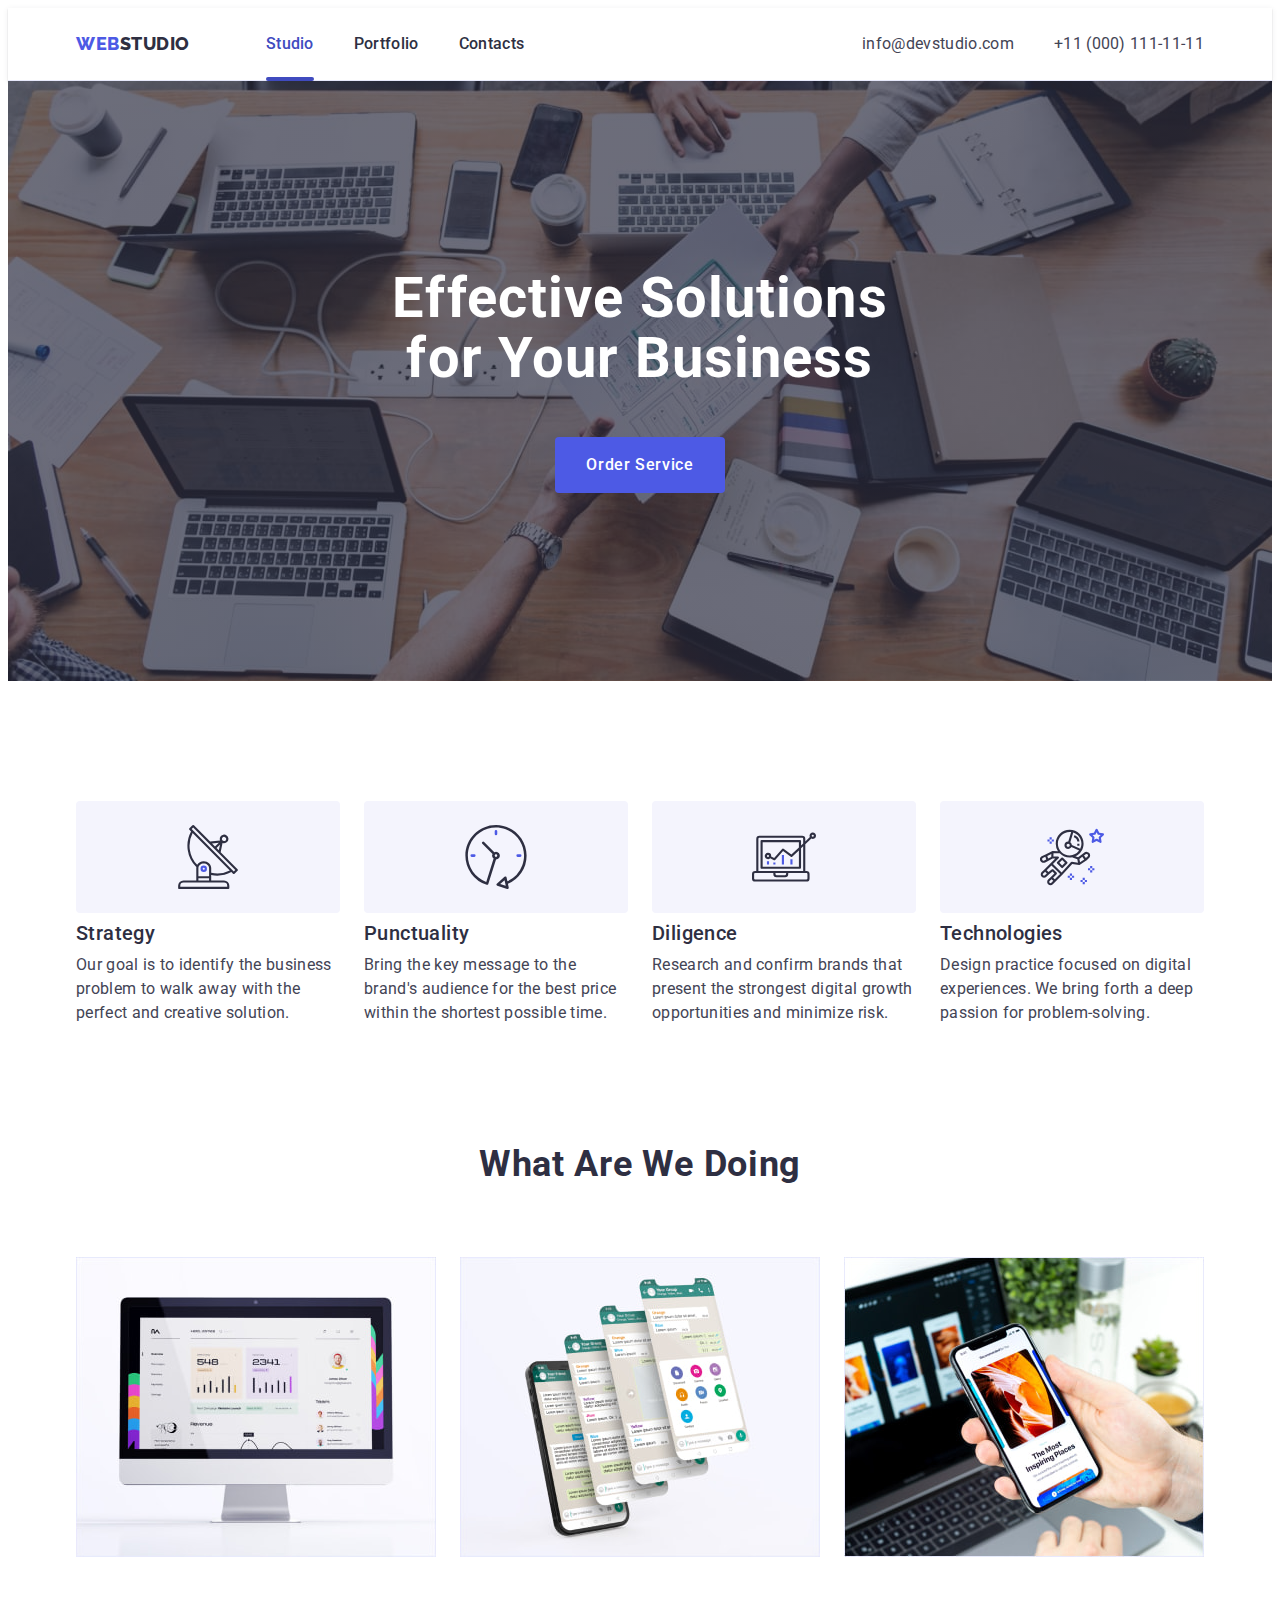
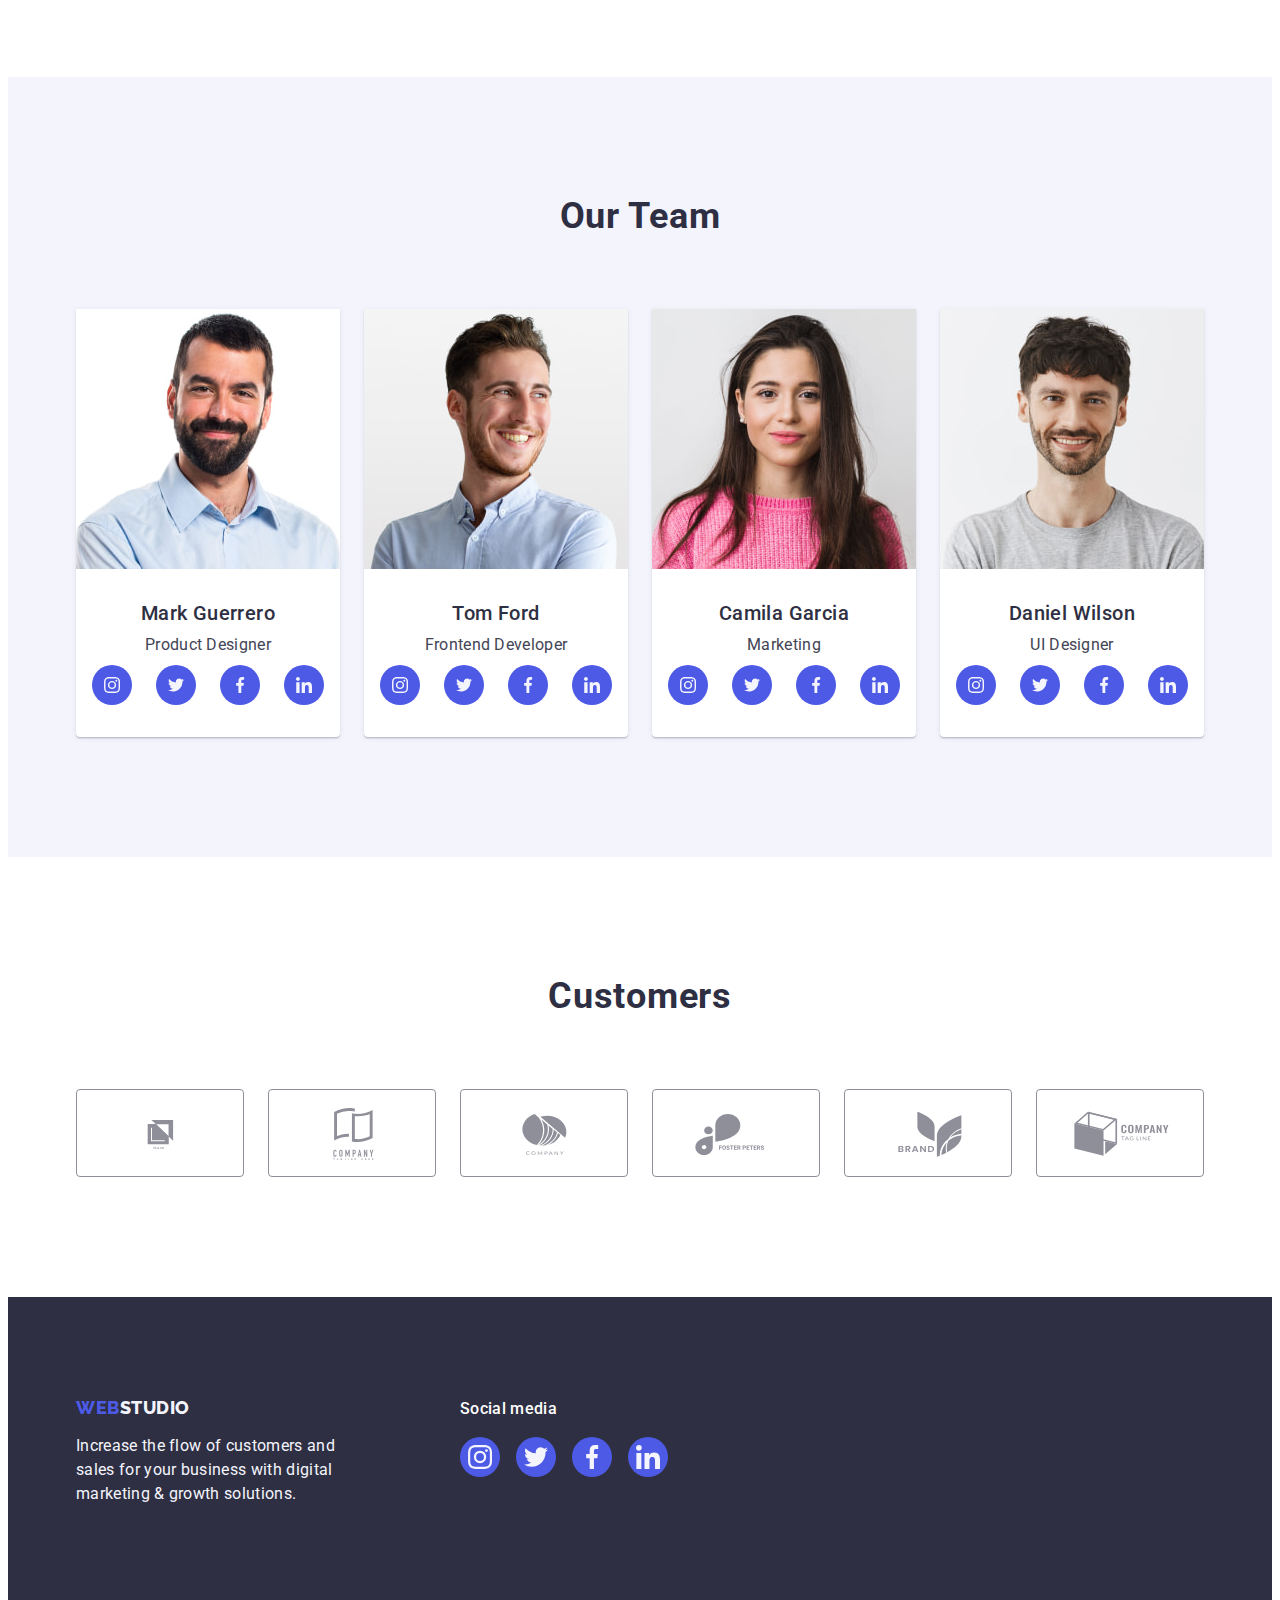
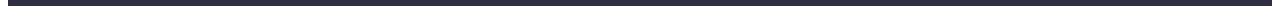
==== index.html @ 4f6845ba "hw5 2.2." ====
<!DOCTYPE html>
<html lang="en">
  <head>
    <meta charset="UTF-8" />
    <meta http-equiv="X-UA-Compatible" content="IE=edge" />
    <meta name="viewport" content="width=device-width, initial-scale=1.0" />
    <meta name="description" content="Effective Solutions for Your Business" />
    <title>Vebstudio</title>
    <link rel="preconnect" href="https://fonts.googleapis.com" />
    <link rel="preconnect" href="https://fonts.gstatic.com" crossorigin />
    <link
      href="https://fonts.googleapis.com/css2?family=Raleway:wght@800&family=Roboto:wght@400;500;700;900&display=swap"
      rel="stylesheet"
    />
    <link
      rel="stylesheet"
      href="https://cdnjs.cloudflare.com/ajax/libs/modern-normalize/1.1.0/modern-normalize.min.css"
      integrity="sha512-wpPYUAdjBVSE4KJnH1VR1HeZfpl1ub8YT/NKx4PuQ5NmX2tKuGu6U/JRp5y+Y8XG2tV+wKQpNHVUX03MfMFn9Q=="
      crossorigin="anonymous"
      referrerpolicy="no-referrer"
    />
    <link rel="stylesheet" href="https://cdnjs.cloudflare.com/ajax/libs/animate.css/4.1.1/animate.min.css" />
    <link href="https://unpkg.com/aos@2.3.1/dist/aos.css" rel="stylesheet" />
    <link rel="stylesheet" href="./css/styles.css" />
  </head>

  <body class="page-content">
    <!-- header section -->
    <header class="header">
      <div class="container flex-container">
        <!-- Menu nav -->
        <nav class="header-nav">
          <a class="logo link" href="./index.html">Web<span class="logo-web">Studio</span></a>
          <ul class="header-nav-list list">
            <li class="header-nav-item">
              <a class="header-nav-link link current-line" href="./index.html">Studio</a>
            </li>
            <li class="header-nav-item">
              <a class="header-nav-link link" href="./portfolio.html">Portfolio</a>
            </li>
            <li class="header-nav-item">
              <a class="header-nav-link link" href="">Contacts</a>
            </li>
          </ul>
        </nav>
        <address class="header-contact">
          <ul class="header-contact-list list">
            <li class="header-contact-item">
              <a class="contact link" href="mailto:info@devstudio.com">info@devstudio.com</a>
            </li>
            <li class="header-contact-item">
              <a class="contact link" href="tel:+110001111111">+11 (000) 111-11-11</a>
            </li>
          </ul>
        </address>
      </div>
    </header>

    <!-- unique page content -->
    <main class="main">
      <!-- hero section -->
      <section class="main-hero section">
        <div class="container">
          <h1 class="main-title main-hero-title animate__animated animate__fadeIn">
            Effective Solutions for Your Business</h1
          >
          <button class="btn main-hero-btn" type="button" data-modal-open>Order Service</button>
        </div>
      </section>

      <!-- feature section -->
      <section class="main-feature section">
        <div class="container">
          <h2 class="visually-hidden">Our features</h2>
          <ul class="main-feature-list list flex-container card-set">
            <li class="main-feature-item card-set-item">
              <div class="main-feature-img flex-container">
                <svg class="main-feature-icon" width="64" height="64">
                  <use href="./images/icons.svg#icon-antenna-1"></use>
                </svg>
              </div>
              <h3 class="subtitle">Strategy</h3>
              <p class="subtitle-txt">
                Our goal is to identify the business problem to walk away with the perfect and creative solution.
              </p>
            </li>
            <li class="main-feature-item card-set-item">
              <div class="main-feature-img flex-container">
                <svg class="main-feature-icon" width="64" height="64">
                  <use href="./images/icons.svg#icon-clock-1"></use>
                </svg>
              </div>
              <h3 class="subtitle">Punctuality</h3>
              <p class="subtitle-txt">
                Bring the key message to the brand's audience for the best price within the shortest possible time.
              </p>
            </li>
            <li class="main-feature-item card-set-item">
              <div class="main-feature-img flex-container">
                <svg class="main-feature-icon" width="64" height="64">
                  <use href="./images/icons.svg#icon-diagram-1"></use>
                </svg>
              </div>
              <h3 class="subtitle">Diligence</h3>
              <p class="subtitle-txt">
                Research and confirm brands that present the strongest digital growth opportunities and minimize risk.
              </p>
            </li>
            <li class="main-feature-item card-set-item">
              <div class="main-feature-img flex-container">
                <svg class="main-feature-icon" width="64" height="64">
                  <use href="./images/icons.svg#icon-astronaut-1"></use>
                </svg>
              </div>
              <h3 class="subtitle">Technologies</h3>
              <p class="subtitle-txt">
                Design practice focused on digital experiences. We bring forth a deep passion for problem-solving.
              </p>
            </li>
          </ul>
        </div>
      </section>

      <!-- service section -->
      <section class="main-service section">
        <div class="container">
          <h2 class="section-title main-service-title">What are we doing</h2>
          <ul class="main-service-list list flex-container card-set">
            <li class="main-service-item card-set-item">
              <img
                class="main-service-img img"
                src="./images/section-2/img-1.jpg"
                alt="Monitor"
                width="360"
                height="300"
              />
            </li>
            <li class="main-service-item card-set-item">
              <img
                class="main-service-img img"
                src="./images/section-2/img-2.jpg"
                alt="Mobile app"
                width="360"
                height="300"
              />
            </li>
            <li class="main-service-item card-set-item">
              <img
                class="main-service-img img"
                src="./images/section-2/img-3.jpg"
                alt="Phone in a hand"
                width="360"
                height="300"
              />
            </li>
          </ul>
        </div>
      </section>

      <!-- team section -->
      <section class="main-team section">
        <div class="container">
          <h2 class="section-title main-team-title"> Our Team</h2>
          <ul class="main-team-list list flex-container">
            <li class="main-team-item card-set-item">
              <img
                class="main-team-img img"
                src="./images/team/img-1.jpg"
                alt="Product Designer"
                width="264"
                height="260"
              />
              <div class="team-card-txt">
                <h3 class="subtitle main-team-name">Mark Guerrero</h3>
                <p class="subtitle-txt main-team-text">Product Designer</p>
                <ul class="team-soc-list list">
                  <li class="team-soc-item">
                    <a href="" class="team-soc-link link" target="_blank" rel="noopener noreferrer nofollow">
                      <svg class="team-soc-icon" width="16" height="16">
                        <use href="./images/icons.svg#icon-instagram"></use>
                      </svg>
                    </a>
                  </li>
                  <li class="team-soc-item">
                    <a href="" class="team-soc-link link" target="_blank" rel="noopener noreferrer nofollow">
                      <svg class="team-soc-icon" width="16" height="16">
                        <use href="./images/icons.svg#icon-twitter"></use>
                      </svg>
                    </a>
                  </li>
                  <li class="team-soc-item">
                    <a href="" class="team-soc-link link" target="_blank" rel="noopener noreferrer nofollow">
                      <svg class="team-soc-icon" width="16" height="16">
                        <use href="./images/icons.svg#icon-facebook"></use>
                      </svg>
                    </a>
                  </li>
                  <li class="team-soc-item">
                    <a href="" class="team-soc-link link" target="_blank" rel="noopener noreferrer nofollow">
                      <svg class="team-soc-icon" width="16" height="16">
                        <use href="./images/icons.svg#icon-linkedin"></use>
                      </svg>
                    </a>
                  </li>
                </ul>
              </div>
            </li>
            <li class="main-team-item card-set-item">
              <img
                class="main-team-img img"
                src="./images/team/img-2.jpg"
                alt="Frontend Developer"
                width="264"
                height="260"
              />
              <div class="team-card-txt">
                <h3 class="subtitle main-team-name">Tom Ford</h3>
                <p class="subtitle-txt main-team-text">Frontend Developer</p>
                <ul class="team-soc-list list">
                  <li class="team-soc-item">
                    <a href="" class="team-soc-link link" target="_blank" rel="noopener noreferrer nofollow">
                      <svg class="team-soc-icon" width="16" height="16">
                        <use href="./images/icons.svg#icon-instagram"></use>
                      </svg>
                    </a>
                  </li>
                  <li class="team-soc-item">
                    <a href="" class="team-soc-link link" target="_blank" rel="noopener noreferrer nofollow"
                      ><svg class="team-soc-icon" width="16" height="16">
                        <use href="./images/icons.svg#icon-twitter"></use>
                      </svg>
                    </a>
                  </li>
                  <li class="team-soc-item">
                    <a href="" class="team-soc-link link" target="_blank" rel="noopener noreferrer nofollow">
                      <svg class="team-soc-icon" width="16" height="16">
                        <use href="./images/icons.svg#icon-facebook"></use>
                      </svg>
                    </a>
                  </li>
                  <li class="team-soc-item">
                    <a href="" class="team-soc-link link" target="_blank" rel="noopener noreferrer nofollow">
                      <svg class="team-soc-icon" width="16" height="16">
                        <use href="./images/icons.svg#icon-linkedin"></use>
                      </svg>
                    </a>
                  </li>
                </ul>
              </div>
            </li>
            <li class="main-team-item card-set-item">
              <img class="main-team-img img" src="./images/team/img-3.jpg" alt="Marketer" width="264" height="260" />
              <div class="team-card-txt">
                <h3 class="subtitle main-team-name">Camila Garcia</h3>
                <p class="subtitle-txt main-team-text">Marketing</p>
                <ul class="team-soc-list list">
                  <li class="team-soc-item">
                    <a href="" class="team-soc-link link" target="_blank" rel="noopener noreferrer nofollow">
                      <svg class="team-soc-icon" width="16" height="16">
                        <use href="./images/icons.svg#icon-instagram"></use>
                      </svg>
                    </a>
                  </li>
                  <li class="team-soc-item">
                    <a href="" class="team-soc-link link" target="_blank" rel="noopener noreferrer nofollow"
                      ><svg class="team-soc-icon" width="16" height="16">
                        <use href="./images/icons.svg#icon-twitter"></use>
                      </svg>
                    </a>
                  </li>
                  <li class="team-soc-item">
                    <a href="" class="team-soc-link link" target="_blank" rel="noopener noreferrer nofollow">
                      <svg class="team-soc-icon" width="16" height="16">
                        <use href="./images/icons.svg#icon-facebook"></use>
                      </svg>
                    </a>
                  </li>
                  <li class="team-soc-item">
                    <a href="" class="team-soc-link link" target="_blank" rel="noopener noreferrer nofollow"
                      ><svg class="team-soc-icon" width="16" height="16">
                        <use href="./images/icons.svg#icon-linkedin"></use>
                      </svg>
                    </a>
                  </li>
                </ul>
              </div>
            </li>
            <li class="main-team-item card-set-item">
              <img class="main-team-img img" src="./images/team/img-4.jpg" alt="UI Designer" width="264" height="260" />
              <div class="team-card-txt">
                <h3 class="subtitle main-team-name">Daniel Wilson</h3>
                <p class="subtitle-txt main-team-text">UI Designer</p>
                <ul class="team-soc-list list">
                  <li class="team-soc-item">
                    <a href="" class="team-soc-link link" target="_blank" rel="noopener noreferrer nofollow">
                      <svg class="team-soc-icon" width="16" height="16">
                        <use href="./images/icons.svg#icon-instagram"></use>
                      </svg>
                    </a>
                  </li>
                  <li class="team-soc-item">
                    <a href="" class="team-soc-link link" target="_blank" rel="noopener noreferrer nofollow">
                      <svg class="team-soc-icon" width="16" height="16">
                        <use href="./images/icons.svg#icon-twitter"></use>
                      </svg>
                    </a>
                  </li>
                  <li class="team-soc-item">
                    <a href="" class="team-soc-link link" target="_blank" rel="noopener noreferrer nofollow">
                      <svg class="team-soc-icon" width="16" height="16">
                        <use href="./images/icons.svg#icon-facebook"></use>
                      </svg>
                    </a>
                  </li>
                  <li class="team-soc-item">
                    <a href="" class="team-soc-link link" target="_blank" rel="noopener noreferrer nofollow">
                      <svg class="team-soc-icon" width="16" height="16">
                        <use href="./images/icons.svg#icon-linkedin"></use>
                      </svg>
                    </a>
                  </li>
                </ul>
              </div>
            </li>
          </ul>
        </div>
      </section>

      <!-- customer section -->
      <section class="main-cust section">
        <div class="container">
          <h2 class="main-cust-title section-title">Customers</h2>
          <ul class="main-cust-list list flex-container">
            <li class="main-cust-item">
              <a href="" class="main-cust-link" target="_blank" rel="noopener noreferrer nofollow">
                <svg class="main-cust-icon" width="104" height="56">
                  <use href="./images/icons.svg#icon-Client-1"></use>
                </svg>
              </a>
            </li>
            <li class="main-cust-item">
              <a href="" class="main-cust-link" target="_blank" rel="noopener noreferrer nofollow">
                <svg class="main-cust-icon" width="104" height="56">
                  <use href="./images/icons.svg#icon-Client-2"></use>
                </svg>
              </a>
            </li>
            <li class="main-cust-item">
              <a href="" class="main-cust-link" target="_blank" rel="noopener noreferrer nofollow">
                <svg class="main-cust-icon" width="104" height="56">
                  <use href="./images/icons.svg#icon-Client-3"></use>
                </svg>
              </a>
            </li>
            <li class="main-cust-item">
              <a href="" class="main-cust-link" target="_blank" rel="noopener noreferrer nofollow">
                <svg class="main-cust-icon" width="104" height="56">
                  <use href="./images/icons.svg#icon-Client-4"></use>
                </svg>
              </a>
            </li>
            <li class="main-cust-item">
              <a href="" class="main-cust-link" target="_blank" rel="noopener noreferrer nofollow">
                <svg class="main-cust-icon" width="104" height="56">
                  <use href="./images/icons.svg#icon-Client-5"></use>
                </svg>
              </a>
            </li>
            <li class="main-cust-item">
              <a href="" class="main-cust-link" target="_blank" rel="noopener noreferrer nofollow">
                <svg class="main-cust-icon" width="104" height="56">
                  <use href="./images/icons.svg#icon-Client-6"></use>
                </svg>
              </a>
            </li>
          </ul>
        </div>
      </section>
    </main>

    <!-- footer section -->
    <footer class="footer">
      <div class="footer-container container flex-container">
        <div class="footer-txt">
          <a class="logo link footer-logo" href="./index.html">Web<span class="logo-web logo-light">Studio</span></a>
          <p class="footer-text subtitle-txt">
            Increase the flow of customers and sales for your business with digital marketing & growth solutions.
          </p>
        </div>
        <div class="footer-soc-media">
          <p class="footer-soc-txt">Social media</p>
          <ul class="footer-soc-list list flex-container">
            <li class="footer-soc-item">
              <a href="" class="footer-soc-link link" target="_blank" rel="noopener noreferrer nofollow">
                <svg class="footer-soc-icon" width="24" height="24">
                  <use href="./images/icons.svg#icon-instagram"></use>
                </svg>
              </a>
            </li>
            <li class="footer-soc-item">
              <a href="" class="footer-soc-link link" target="_blank" rel="noopener noreferrer nofollow">
                <svg class="footer-soc-icon" width="24" height="24">
                  <use href="./images/icons.svg#icon-twitter"></use>
                </svg>
              </a>
            </li>
            <li class="footer-soc-item">
              <a href="" class="footer-soc-link link" target="_blank" rel="noopener noreferrer nofollow">
                <svg class="footer-soc-icon" width="24" height="24">
                  <use href="./images/icons.svg#icon-facebook"></use>
                </svg>
              </a>
            </li>
            <li class="footer-soc-item">
              <a href="" class="footer-soc-link link" target="_blank" rel="noopener noreferrer nofollow">
                <svg class="footer-soc-icon" width="24" height="24">
                  <use href="./images/icons.svg#icon-linkedin"></use>
                </svg>
              </a>
            </li>
          </ul>
        </div>
      </div>
    </footer>
    <div class="backdrop is-hidden" data-modal>
      <div class="modal">
        <button type="button" class="modal-close-btn" data-modal-close>
          <svg class="close-btn-icon" width="8" height="8">
            <use href="./images/icons.svg#icon-close-black"></use>
          </svg>
        </button>
      </div>
    </div>
    <script src="./js/mod.js"></script>
    <script src="https://unpkg.com/aos@2.3.1/dist/aos.js"></script>
    <script>
      AOS.init();
    </script>
  </body>
</html>
---- css/styles.css ----
html {
  box-sizing: border-box;
}

*,
*::before,
*::after {
  box-sizing: inherit;
}

/**
  |============================
  | NORMALIZE VS RESET
  |============================
*/

img {
  display: block;
  max-width: 100%;
  height: auto;
}

h1,
h2,
h3,
h4,
h5,
h6,
p,
ul {
  margin: 0;
}

.list {
  list-style-type: none;
  padding: 0;
  margin: 0;
}

:root {
  /* Fonts */
  --primary-font: 'Roboto', sans-serif;
  --secondary-font: 'Raleway', sans-serif;
  /* Colors */
  --color-iris: #4d5ae5;
  --color-ocean: #404bbf;
  --color-navy-blue: #2e2f42;
  --color-green: #31d0aa;
  --color-slate: #434455;
  --color-light-slate: #8e8f99;
  --color-cornflower: #e7e9fc;
  --color-cloud: #f4f4fd;
  --color-navy-blue-modal: #2e2f42;
  --color-grey: #2e2f42;
  --color-white: #ffffff;
  --color-dairy: #fcfcfc;
  /* Text colors */
  --main-txt-cl: #434455;
  --sec-txt-cl: #2e2f42;
  --main-title-cl: #ffffff;

  /* Other */
  --indent: 24px;
  --items: 3;
  /* --transition: 250ms cubic-bezier(0.4, 0, 0.2, 1); */
  --transition-duration: 250ms;
  --transition-timing-function: cubic-bezier(0.4, 0, 0.2, 1);
}

body {
  background-color: var(--color-white);
  font-size: 16px;
  font-family: var(--primary-font);
  color: var(--main-txt-cl);
}

/**
  |============================
  | Base styles
  |============================
*/

.visually-hidden {
  position: absolute;
  width: 1px;
  height: 1px;
  margin: -1px;
  border: 0;
  padding: 0;
  white-space: nowrap;
  clip-path: inset(100%);
  clip: rect(0 0 0 0);
  overflow: hidden;
}

.section {
  padding: 120px 0;
}

.container {
  width: 1158px;
  margin: 0 auto;
  padding: 0 15px;
  /* outline: 2px solid red;
  outline-offset: -2px; */
}

.link {
  text-decoration: none;
}

.link:hover,
.link:focus {
  text-decoration: none;
}

.btn {
  font-family: inherit;
  cursor: pointer;
  background: var(--color-iris);
  font-size: 16px;
  font-weight: 500;
  line-height: 1.5;
  letter-spacing: 0.04em;
  text-decoration: none;
  text-transform: none;
  color: var(--color-white);
  border-radius: 4px;
  transition-property: background-color;
  transition-duration: var(--transition-duration);
  transition-timing-function: var(--transition-timing-function);
}

.btn:hover,
.btn:focus {
  background-color: var(--color-ocean);
  box-shadow: 0px 3px 1px rgba(0, 0, 0, 0.1), 0px 2px 1px rgba(0, 0, 0, 0.08), 0px 2px 2px rgba(0, 0, 0, 0.12);
  border-radius: 4px;
}

.main-title {
  font-family: var(--primary-font);
  font-size: 56px;
  font-weight: 700;
  line-height: 1.07;
  letter-spacing: 0.02em;
  text-align: center;
  color: var(--main-title-cl);
}

.section-title {
  font-size: 36px;
  font-weight: 700;
  line-height: 1.11;
  letter-spacing: 0.02em;
  text-transform: capitalize;
  text-align: center;
  color: var(--color-navy-blue);
  margin-bottom: 72px;
}

.subtitle {
  margin-bottom: 8px;
  font-size: 20px;
  font-weight: 500;
  line-height: 1.2;
  letter-spacing: 0.02em;
  color: var(--color-navy-blue);
}

.subtitle-txt {
  font-size: 16px;
  line-height: 1.5;
  letter-spacing: 0.02em;
  color: var(--color-slate);
}

.descr {
  font-size: 16px;
  font-weight: 500;
  line-height: 1.5;
  letter-spacing: 0.02em;
}

.small-text {
  font-size: 12px;
  line-height: 1.16;
  letter-spacing: 0.04em;
}

.logo {
  font-family: var(--secondary-font);
  font-weight: 800;
  font-size: 18px;
  line-height: 1.17;
  letter-spacing: 0.03em;
  text-transform: uppercase;
  margin-right: 76px;
  color: var(--color-iris);
  padding: 24px 0;
}

.logo-web {
  color: var(--color-navy-blue);
}

.logo-light {
  color: var(--color-cloud);
}

/**
  |============================
  | Card set
  |============================
*/

.card-set {
  display: flex;
  flex-wrap: wrap;
  gap: var(--indent);
}

.card-set-item {
  flex-basis: calc((100% - var(--indent) * (var(--items) - 1)) / var(--items));
}

/**
  |============================
  | Main page styles
  |============================
*/

/* Header styles */

.header {
  border-bottom: 1px solid #e7e9fc;
  box-shadow: 0px 2px 1px rgba(46, 47, 66, 0.08), 0px 1px 1px rgba(46, 47, 66, 0.16), 0px 1px 6px rgba(46, 47, 66, 0.08);
}

.flex-container {
  display: flex;
  align-items: center;
}

/* nav section */

.header-nav {
  display: flex;
  align-items: center;
  margin-right: auto;
}

.header-nav-list {
  display: flex;
  align-items: center;
  gap: 40px;
}

.header-nav-link {
  font-family: var(--primary-font);
  font-weight: 500;
  font-size: 16px;
  line-height: 1.5;
  letter-spacing: 0.02em;
  color: var(--color-navy-blue);
  display: block;
  padding: 24px 0;
  transition-property: color;
  transition-duration: var(--transition-duration);
  transition-timing-function: var(--transition-timing-function);
}

.header-nav-link:hover,
.header-nav-link:focus {
  color: var(--color-ocean);
}

.current-line {
  position: relative;
  color: var(--color-ocean);
}

.current-line::after {
  content: '';
  display: block;
  position: absolute;
  width: 100%;
  height: 4px;
  border-radius: 2px;
  bottom: -1px;
  background-color: var(--color-ocean);
  transition-property: color;
  transition-duration: 250ms;
  transition-timing-function: cubic-bezier(0.4, 0, 0.2, 1);
}

/* contact section */
.header-contact {
  font-style: normal;
}

.header-contact-list {
  display: flex;
  align-items: center;
  gap: 40px;
}

.contact {
  font-size: 16px;
  line-height: 1.5;
  letter-spacing: 0.02em;
  color: var(--color-slate);
  padding: 24px 0;
  display: block;
  transition-property: color;
  transition-duration: var(--transition-duration);
  transition-timing-function: var(--transition-timing-function);
}

.contact:hover,
.contact:focus {
  color: var(--color-ocean);
}

/**
  |============================
  | Main styles
  |============================
*/

/* Hero section */

.main-hero {
  background-color: var(--color-navy-blue);
  margin: 0 auto;
  max-width: 1440px;
  padding-top: 188px;
  padding-bottom: 188px;
  background-image: linear-gradient(rgba(46, 47, 66, 0.7), rgba(46, 47, 66, 0.7)), url(../images/hero-bg.jpg);
  background-repeat: no-repeat;
  background-position: center;
  background-size: cover;
}

.main-hero-title {
  max-width: 496px;
  margin: auto;
  margin-bottom: 48px;
}

.main-hero-btn {
  display: block;
  min-width: 169px;
  height: 56px;
  padding: 15px 31px;
  margin: 0 auto;
  border: none;
}

.btn-container {
  padding-bottom: 120px;
}

/* Feature section */

.main-feature-item {
  --items: 4;
}

.main-feature-img {
  height: 112px;
  background-color: var(--color-cloud);
  border-radius: 4px;
  margin-bottom: 8px;
  align-items: center;
  justify-content: center;
}

/* Service section */

.main-service {
  padding-top: 0;
}

/* team section */

.main-team {
  background-color: var(--color-cloud);
}

.main-team-list {
  flex-wrap: wrap;
  gap: 24px;
}

.main-team-item {
  background-color: var(--color-white);
  flex-basis: calc((100% - 24px * 3) / 4);
  box-shadow: 0px 1px 6px rgba(46, 47, 66, 0.08), 0px 1px 1px rgba(46, 47, 66, 0.16), 0px 2px 1px rgba(46, 47, 66, 0.08);
  border-radius: 0px 0px 4px 4px;
}

.main-team-name {
  text-align: center;
  margin-bottom: 8px;
}

.main-team-text {
  text-align: center;
  margin-bottom: 8px;
}

.team-soc-list {
  display: flex;
  justify-content: center;
  gap: 24px;
}

.team-soc-item {
  width: 40px;
  height: 40px;
}

.team-soc-link {
  width: 100%;
  height: 100%;
  display: flex;
  background-color: var(--color-iris);
  border-radius: 50%;
  align-items: center;
  justify-content: center;
  transition-property: background-color;
  transition-duration: var(--transition-duration);
  transition-timing-function: var(--transition-timing-function);
}

.team-soc-link:hover,
.team-soc-link:focus {
  background-color: var(--color-ocean);
}

.team-soc-icon {
  fill: var(--color-cloud);
}

.team-card-txt {
  padding: 32px 16px;
  text-align: center;
}

/* Customer section */

.main-cust-list {
  display: flex;
  align-items: center;
  justify-content: center;
  gap: 24px;
}

.main-cust-item {
  width: calc((100% - (24px * 5)) / 6);
  height: 88px;
}

.main-cust-link {
  width: 100%;
  height: 100%;
  display: flex;
  align-items: center;
  justify-content: center;
  color: #8e8f99;
  border: 1px solid #8e8f99;
  border-radius: 4px;
  transition-property: border-color, color;
  transition-duration: var(--transition-duration);
  transition-timing-function: var(--transition-timing-function);
}

.main-cust-link:hover,
.main-cust-link:focus {
  border-color: var(--color-ocean);
  color: var(--color-ocean);
}

.main-cust-icon {
  fill: currentColor;
}

/* Footer styles */
.footer {
  background-color: var(--color-navy-blue);
  padding: 100px 0;
}

.footer-text {
  color: var(--color-cloud);
  width: 264px;
}

.footer-container {
  display: flex;
  align-items: baseline;
}

.footer-txt {
  margin-right: 120px;
}

.footer-logo {
  display: inline-block;
  margin: 0 0 16px 0;
  padding: 0;
}

.footer-soc-txt {
  line-height: 1.5;
  font-weight: 500;
  letter-spacing: 0.02em;
  color: var(--color-white);
  margin-bottom: 16px;
}

.footer-soc-list {
  justify-content: center;
  gap: 16px;
}

.footer-soc-item {
  width: 40px;
  height: 40px;
}

.footer-soc-link {
  width: 100%;
  height: 100%;
  display: flex;
  background-color: var(--color-iris);
  border-radius: 50%;
  align-items: center;
  justify-content: center;
  transition-property: background-color;
  transition-duration: var(--transition-duration);
  transition-timing-function: var(--transition-timing-function);
}

.footer-soc-link:hover,
.footer-soc-link:focus {
  background-color: var(--color-green);
}

.footer-soc-icon {
  fill: var(--color-cloud);
}

/**
  |============================
  | Portfolio styles
  |============================
*/

/* Portfolio main content styles */

.pfl-section {
  padding: 96px 0 120px;
}

.pfl-filters-list {
  margin-bottom: 72px;
  gap: 24px;
  justify-content: center;
}

.filter-btn {
  background-color: var(--color-cloud);
  border: 1px solid var(--color-cornflower);
  padding: 12px 24px;
  border-radius: 4px;
  color: var(--color-iris);
  transition: color 250ms cubic-bezier(0.4, 0, 0.2, 1), background-color 250ms cubic-bezier(0.4, 0, 0.2, 1),
    border-color 250ms cubic-bezier(0.4, 0, 0.2, 1), box-shadow 250ms cubic-bezier(0.4, 0, 0.2, 1);
}

.filter-btn:hover,
.filter-btn:focus {
  color: var(--color-white);
  border: 1px solid transparent;
}

.pfl-row-list {
  gap: 24px;
  row-gap: 48px;
}

.pfl-row-link {
  display: block;
  transition-property: box-shadow;
  transition-duration: var(--transition-duration);
  transition-timing-function: var(--transition-timing-function);
}

.pfl-row-link:hover,
.pfl-row-link:focus {
  box-shadow: 0px 1px 6px rgba(46, 47, 66, 0.08), 0px 1px 1px rgba(46, 47, 66, 0.16), 0px 2px 1px rgba(46, 47, 66, 0.08);
}

.pfl-row-box {
  position: relative;
  overflow: hidden;
}

.pfl-row-overlay {
  position: absolute;
  top: 0;
  left: 0;
  width: 100%;
  height: 100%;
  transform: translateY(100%);
  background-color: #4d5ae5;
  color: var(--color-cloud);
  line-height: 1.5;
  letter-spacing: 0.02em;
  mix-blend-mode: normal;
  padding: 40px 32px;
  transition-property: transform;
  transition-duration: var(--transition-duration);
  transition-timing-function: var(--transition-timing-function);
}

.pfl-row-box:hover .pfl-row-overlay {
  transform: translateY(0%);
}

.pfl-row-box:focus .pfl-row-overlay {
  transform: translateY(0%);
}

.row-text-container {
  padding: 32px 16px;
  border: 1px solid #e7e9fc;
  border-top: none;
}

.backdrop {
  position: fixed;
  width: 100%;
  height: 100%;
  background-color: rgba(46, 47, 66, 0.4);
  top: 0;
  transition: opacity 250ms cubic-bezier(0.4, 0, 0.2, 1), visibility 250ms cubic-bezier(0.4, 0, 0.2, 1);
}

.modal {
  position: absolute;
  top: 50%;
  left: 50%;
  transform: translate(-50%, -50%) scale(1);
  transition: transform 250ms cubic-bezier(0.4, 0, 0.2, 1);
  width: 408px;
  min-height: 584px;
  background-color: var(--color-dairy);
  box-shadow: 0px 1px 1px rgba(0, 0, 0, 0.14), 0px 1px 3px rgba(0, 0, 0, 0.12), 0px 2px 1px rgba(0, 0, 0, 0.2);
  border-radius: 4px;
  padding: 24px;
}

.backdrop.is-hidden .modal {
  transform: translate(-50%, -50%) scale(0);
}

.modal-close-btn {
  position: absolute;
  padding: 0;
  width: 24px;
  height: 24px;
  top: 24px;
  right: 24px;
  background-color: var(--color-cornflower);
  border: 1px solid rgba(0, 0, 0, 0.1);
  border-radius: 50%;
  display: flex;
  margin-left: auto;
  align-items: center;
  justify-content: center;
  transition: background-color 250ms cubic-bezier(0.4, 0, 0.2, 1), border 250ms cubic-bezier(0.4, 0, 0.2, 1);
}

.modal-close-btn:hover,
.modal-close-btn:focus {
  background-color: var(--color-ocean);
  box-shadow: none;
  border: none;
}

.close-btn-icon {
  fill: var(--color-navy-blue);
  transition-property: fill;
  transition-duration: var(--transition-duration);
  transition-timing-function: var(--transition-timing-function);
}

.close-btn-icon:hover,
.close-btn-icon:focus {
  fill: var(--color-white);
}

.is-hidden {
  visibility: hidden;
  opacity: 0;
  pointer-events: none;
}
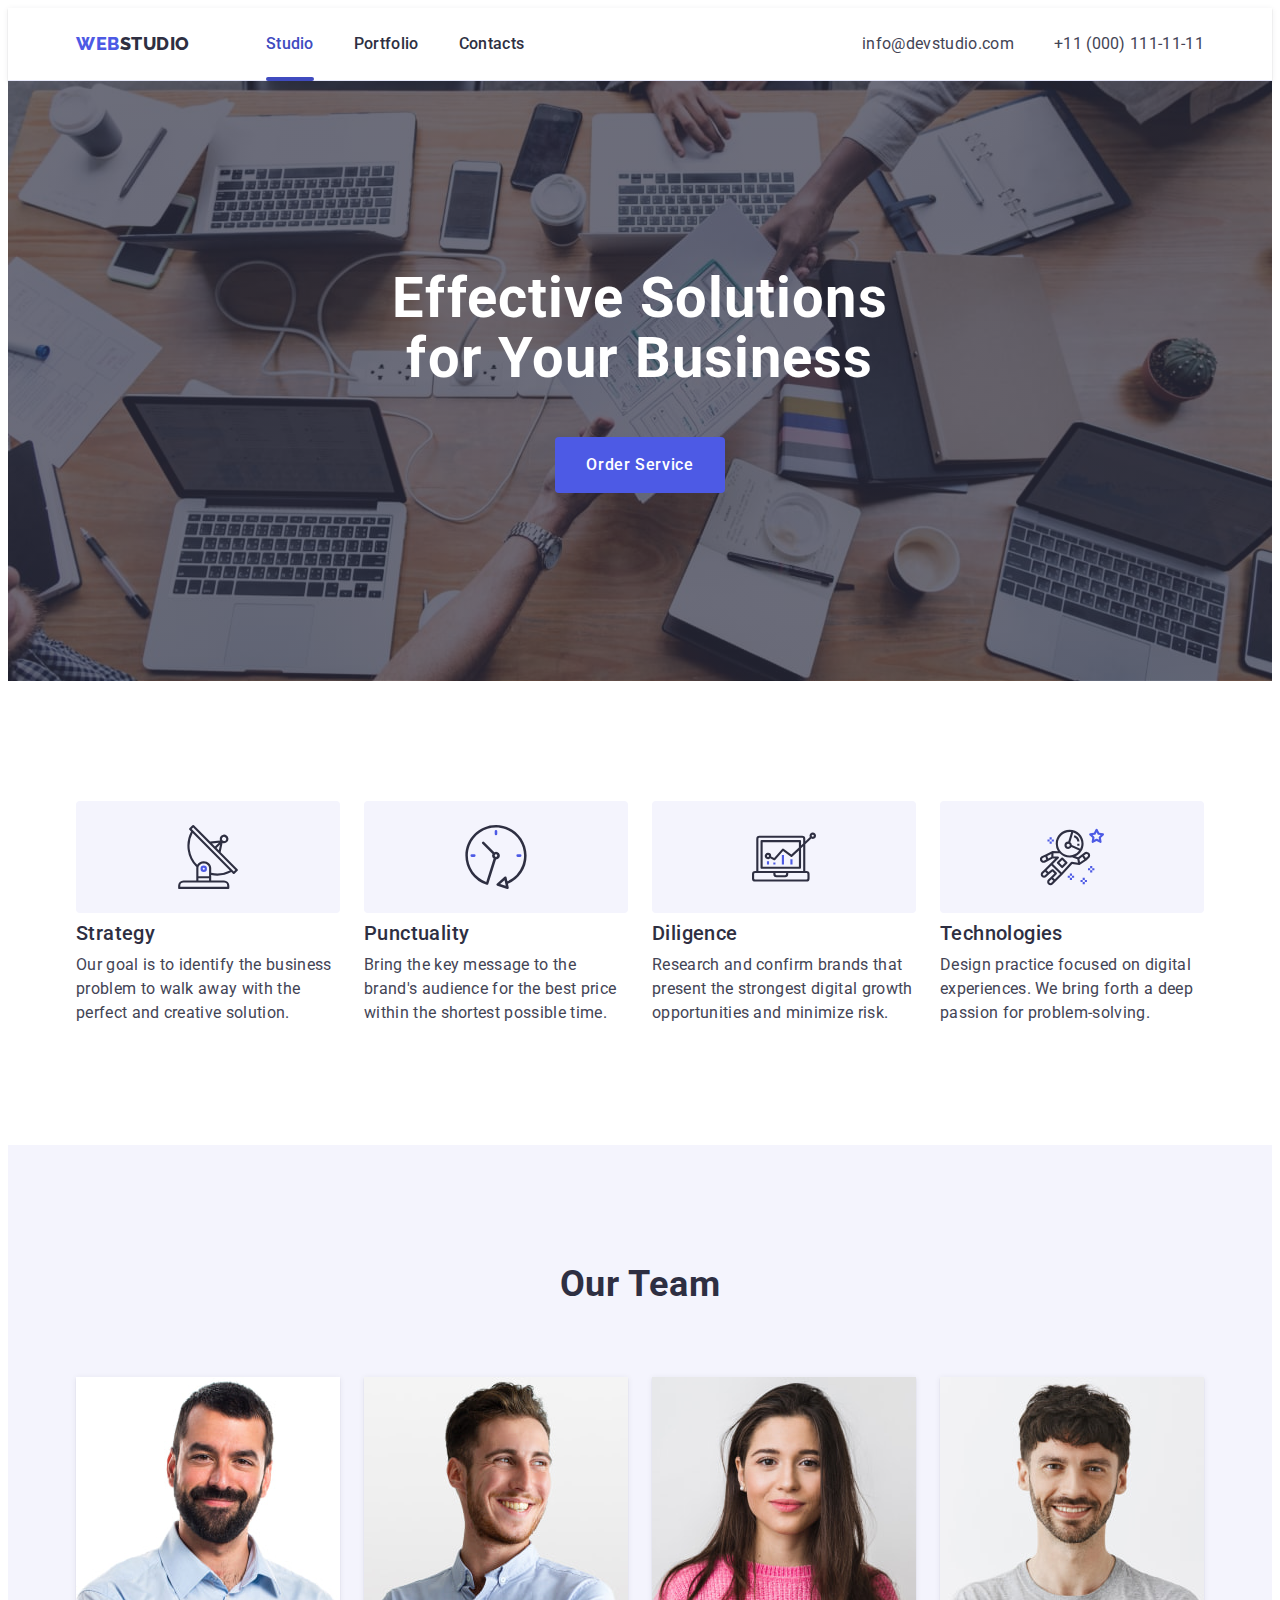
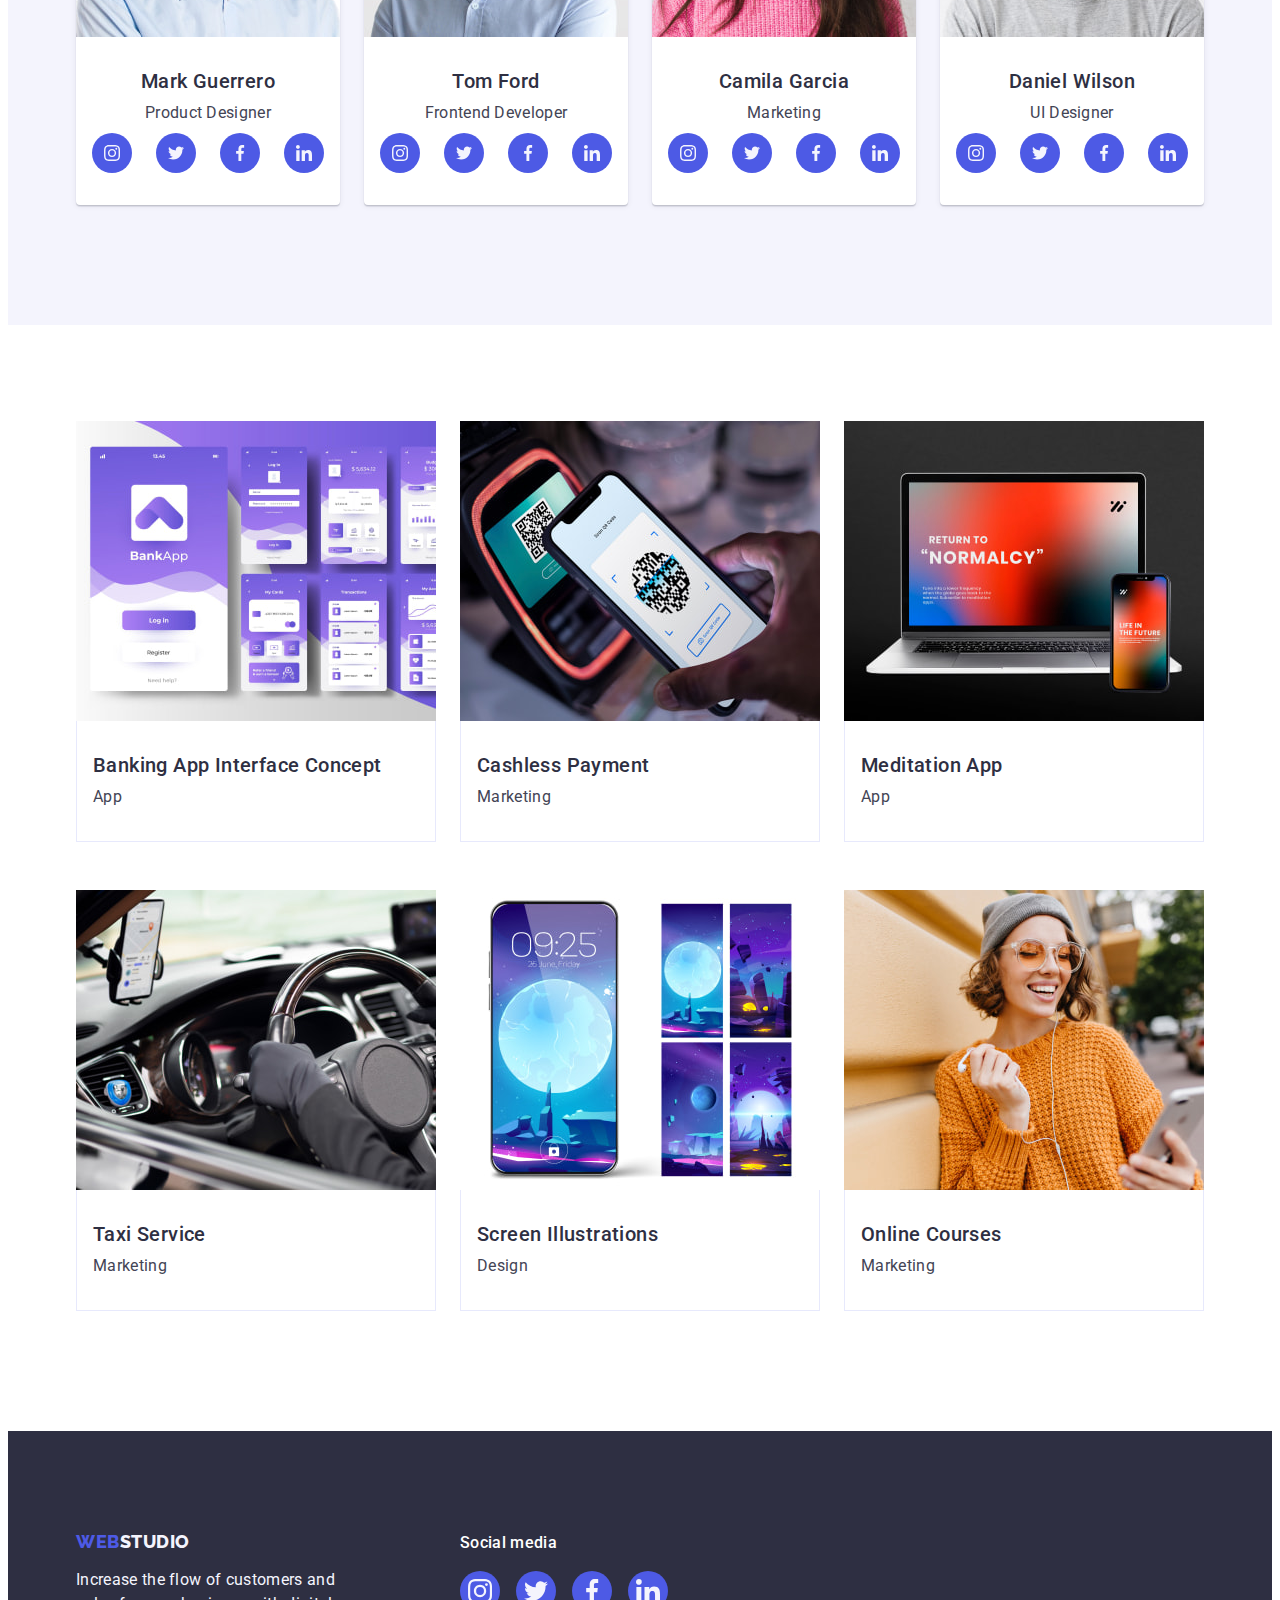
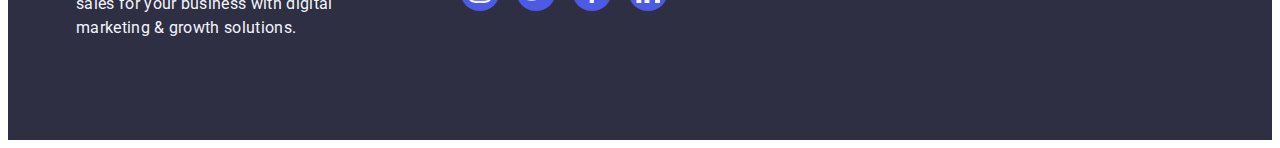
==== commit c70f2ff9: "update index.html" ====
--- a/index.html
+++ b/index.html
@@ -36,10 +36,10 @@
               <a class="header-nav-link link current-line" href="./index.html">Studio</a>
             </li>
             <li class="header-nav-item">
-              <a class="header-nav-link link" href="./portfolio.html">Portfolio</a>
+              <a class="header-nav-link link" href="./index.html">Portfolio</a>
             </li>
             <li class="header-nav-item">
-              <a class="header-nav-link link" href="">Contacts</a>
+              <a class="header-nav-link link" href="./index.html">Contacts</a>
             </li>
           </ul>
         </nav>
@@ -122,7 +122,7 @@
       </section>
 
       <!-- service section -->
-      <section class="main-service section">
+      <!-- <section class="main-service section">
         <div class="container">
           <h2 class="section-title main-service-title">What are we doing</h2>
           <ul class="main-service-list list flex-container card-set">
@@ -155,7 +155,7 @@
             </li>
           </ul>
         </div>
-      </section>
+      </section> -->
 
       <!-- team section -->
       <section class="main-team section">
@@ -326,7 +326,225 @@
         </div>
       </section>
 
-      <!-- customer section -->
+      <section class="pfl-section">
+        <div class="container">
+          <h1 class="visually-hidden">Portfolio</h1>
+
+          <!-- Filters section -->
+          <!-- <ul class="pfl-filters-list list flex-container">
+            <li class="pfl-filters-item">
+              <button class="filter-btn btn" type="button">All</button>
+            </li>
+            <li class="pfl-filters-item">
+              <button class="filter-btn btn" type="button">Web Site</button>
+            </li>
+            <li class="pfl-filters-item">
+              <button class="filter-btn btn" type="button">App</button>
+            </li>
+            <li class="pfl-filters-item">
+              <button class="filter-btn btn" type="button">Design</button>
+            </li>
+            <li class="pfl-filters-item">
+              <button class="filter-btn btn" type="button">Marketing</button>
+            </li>
+          </ul> -->
+
+          <!-- Row section -->
+          <ul class="pfl-row-list list flex-container card-set">
+            <li class="pfl-row-item card-set-item">
+              <a class="pfl-row-link link" href="./index.html">
+                <div class="pfl-row-box">
+                  <img
+                    class="pfl-row-img"
+                    src="./images/portfolio/row-1/img-1.jpg"
+                    alt="Bank App"
+                    width="360"
+                    height="300"
+                  />
+                  <p class="pfl-row-overlay">
+                    14 Stylish and User-Friendly App Design Concepts · Task Manager App · Calorie Tracker App · Exotic
+                    Fruit Ecommerce App · Cloud Storage App
+                  </p>
+                </div>
+                <div class="row-text-container">
+                  <h2 class="subtitle">Banking App Interface Concept</h2>
+                  <p class="subtitle-txt">App</p>
+                </div>
+              </a>
+            </li>
+            <li class="pfl-row-item card-set-item">
+              <a class="pfl-row-link link" href="./index.html">
+                <div class="pfl-row-box">
+                  <img
+                    class="pfl-row-img"
+                    src="./images/portfolio/row-1/img-2.jpg"
+                    alt="Cashless Payment"
+                    width="360"
+                    height="300"
+                  />
+                  <p class="pfl-row-overlay">
+                    14 Stylish and User-Friendly App Design Concepts · Task Manager App · Calorie Tracker App · Exotic
+                    Fruit Ecommerce App · Cloud Storage App
+                  </p>
+                </div>
+                <div class="row-text-container">
+                  <h2 class="subtitle">Cashless Payment</h2>
+                  <p class="subtitle-txt">Marketing</p>
+                </div>
+              </a>
+            </li>
+            <li class="pfl-row-item card-set-item">
+              <a class="pfl-row-link link" href="./index.html">
+                <div class="pfl-row-box">
+                  <img
+                    class="pfl-row-img"
+                    src="./images/portfolio/row-1/img-3.jpg"
+                    alt="Computer App"
+                    width="360"
+                    height="300"
+                  />
+                  <p class="pfl-row-overlay">
+                    14 Stylish and User-Friendly App Design Concepts · Task Manager App · Calorie Tracker App · Exotic
+                    Fruit Ecommerce App · Cloud Storage App
+                  </p>
+                </div>
+                <div class="row-text-container">
+                  <h2 class="subtitle">Meditation App</h2>
+                  <p class="subtitle-txt">App</p>
+                </div>
+              </a>
+            </li>
+            <li class="pfl-row-item card-set-item">
+              <a class="pfl-row-link link" href="./index.html">
+                <div class="pfl-row-box">
+                  <img
+                    class="pfl-row-img"
+                    src="./images/portfolio/row-2/img-1.jpg"
+                    alt="Driver"
+                    width="360"
+                    height="300"
+                  />
+                  <p class="pfl-row-overlay">
+                    14 Stylish and User-Friendly App Design Concepts · Task Manager App · Calorie Tracker App · Exotic
+                    Fruit Ecommerce App · Cloud Storage App
+                  </p>
+                </div>
+                <div class="row-text-container">
+                  <h2 class="subtitle">Taxi Service</h2>
+                  <p class="subtitle-txt">Marketing</p>
+                </div>
+              </a>
+            </li>
+            <li class="pfl-row-item card-set-item">
+              <a class="pfl-row-link link" href="./index.html">
+                <div class="pfl-row-box">
+                  <img
+                    class="pfl-row-img"
+                    src="./images/portfolio/row-2/img-2.jpg"
+                    alt="Screen design"
+                    width="360"
+                    height="300"
+                  />
+                  <p class="pfl-row-overlay">
+                    14 Stylish and User-Friendly App Design Concepts · Task Manager App · Calorie Tracker App · Exotic
+                    Fruit Ecommerce App · Cloud Storage App
+                  </p>
+                </div>
+                <div class="row-text-container">
+                  <h2 class="subtitle">Screen Illustrations</h2>
+                  <p class="subtitle-txt">Design</p>
+                </div>
+              </a>
+            </li>
+            <li class="pfl-row-item card-set-item">
+              <a class="pfl-row-link link" href="./index.html">
+                <div class="pfl-row-box">
+                  <img
+                    class="pfl-row-img"
+                    src="./images/portfolio/row-2/img-3.jpg"
+                    alt="Smiling Woman"
+                    width="360"
+                    height="300"
+                  />
+                  <p class="pfl-row-overlay">
+                    14 Stylish and User-Friendly App Design Concepts · Task Manager App · Calorie Tracker App · Exotic
+                    Fruit Ecommerce App · Cloud Storage App
+                  </p>
+                </div>
+                <div class="row-text-container">
+                  <h2 class="subtitle">Online Courses</h2>
+                  <p class="subtitle-txt">Marketing</p>
+                </div>
+              </a>
+            </li>
+            <!-- <li class="pfl-row-item card-set-item">
+              <a class="pfl-row-link link" href="./index.html">
+                <div class="pfl-row-box">
+                  <img
+                    class="pfl-row-img"
+                    src="./images/portfolio/row-3/img-1.jpg"
+                    alt="Instagram Concept"
+                    width="360"
+                    height="300"
+                  />
+                  <p class="pfl-row-overlay">
+                    14 Stylish and User-Friendly App Design Concepts · Task Manager App · Calorie Tracker App · Exotic
+                    Fruit Ecommerce App · Cloud Storage App
+                  </p>
+                </div>
+                <div class="row-text-container">
+                  <h2 class="subtitle">Instagram Stories Concept</h2>
+                  <p class="subtitle-txt">Design</p>
+                </div>
+              </a>
+            </li>
+            <li class="pfl-row-item card-set-item">
+              <a class="pfl-row-link link" href="./index.html">
+                <div class="pfl-row-box">
+                  <img
+                    class="pfl-row-img"
+                    src="./images/portfolio/row-3/img-2.jpg"
+                    alt="Bunch of fruits"
+                    width="360"
+                    height="300"
+                  />
+                  <p class="pfl-row-overlay">
+                    14 Stylish and User-Friendly App Design Concepts · Task Manager App · Calorie Tracker App · Exotic
+                    Fruit Ecommerce App · Cloud Storage App
+                  </p>
+                </div>
+                <div class="row-text-container">
+                  <h2 class="subtitle">Organic Food</h2>
+                  <p class="subtitle-txt">Web Site</p>
+                </div>
+              </a>
+            </li>
+            <li class="pfl-row-item card-set-item">
+              <a class="pfl-row-link link" href="./index.html">
+                <div class="pfl-row-box">
+                  <img
+                    class="pfl-row-img"
+                    src="./images/portfolio/row-3/img-3.jpg"
+                    alt="Cup of coffee"
+                    width="360"
+                    height="300"
+                  />
+                  <p class="pfl-row-overlay">
+                    14 Stylish and User-Friendly App Design Concepts · Task Manager App · Calorie Tracker App · Exotic
+                    Fruit Ecommerce App · Cloud Storage App
+                  </p>
+                </div>
+                <div class="row-text-container">
+                  <h2 class="subtitle">Fresh Coffee</h2>
+                  <p class="subtitle-txt">Web Site</p>
+                </div>
+              </a>
+            </li> -->
+          </ul>
+        </div>
+      </section>
+
+      <!-- customer section
       <section class="main-cust section">
         <div class="container">
           <h2 class="main-cust-title section-title">Customers</h2>
@@ -375,7 +593,7 @@
             </li>
           </ul>
         </div>
-      </section>
+      </section> -->
     </main>
 
     <!-- footer section -->
@@ -429,12 +647,9 @@
             <use href="./images/icons.svg#icon-close-black"></use>
           </svg>
         </button>
+        <p class="modal-title">Leave your contacts and we will call you back</p>
       </div>
     </div>
-    <script src="./js/mod.js"></script>
-    <script src="https://unpkg.com/aos@2.3.1/dist/aos.js"></script>
-    <script>
-      AOS.init();
-    </script>
+    <script src="./js/modal.js"></script>
   </body>
 </html>
--- a/css/styles.css
+++ b/css/styles.css
@@ -599,8 +599,9 @@
 }
 
 .pfl-row-link:hover,
-.pfl-row-link:focus {
+.pfl-row-link:focus .pfl-row-overlay {
   box-shadow: 0px 1px 6px rgba(46, 47, 66, 0.08), 0px 1px 1px rgba(46, 47, 66, 0.16), 0px 2px 1px rgba(46, 47, 66, 0.08);
+  transform: translateY(0%);
 }
 
 .pfl-row-box {
@@ -610,6 +611,7 @@
 
 .pfl-row-overlay {
   position: absolute;
+  cursor: pointer;
   top: 0;
   left: 0;
   width: 100%;
@@ -627,10 +629,6 @@
 }
 
 .pfl-row-box:hover .pfl-row-overlay {
-  transform: translateY(0%);
-}
-
-.pfl-row-box:focus .pfl-row-overlay {
   transform: translateY(0%);
 }
 
@@ -669,6 +667,7 @@
 
 .modal-close-btn {
   position: absolute;
+  cursor: pointer;
   padding: 0;
   width: 24px;
   height: 24px;
@@ -687,19 +686,16 @@
 .modal-close-btn:hover,
 .modal-close-btn:focus {
   background-color: var(--color-ocean);
-  box-shadow: none;
   border: none;
 }
 
 .close-btn-icon {
   fill: var(--color-navy-blue);
-  transition-property: fill;
-  transition-duration: var(--transition-duration);
-  transition-timing-function: var(--transition-timing-function);
-}
-
-.close-btn-icon:hover,
-.close-btn-icon:focus {
+  transition: fill 250ms cubic-bezier(0.4, 0, 0.2, 1);
+}
+
+.modal-close-btn:hover .close-btn-icon,
+.modal-close-btn:focus .close-btn-icon {
   fill: var(--color-white);
 }
 
@@ -708,3 +704,21 @@
   opacity: 0;
   pointer-events: none;
 }
+
+.modal-title {
+}
+
+/**
+  |============================
+  | SANDBOX
+  |============================
+*/
+
+.box {
+  width: 500px;
+  height: 500px;
+  margin: 0 auto;
+  padding: 0 15px;
+  outline: 2px solid red;
+  outline-offset: -2px;
+}
